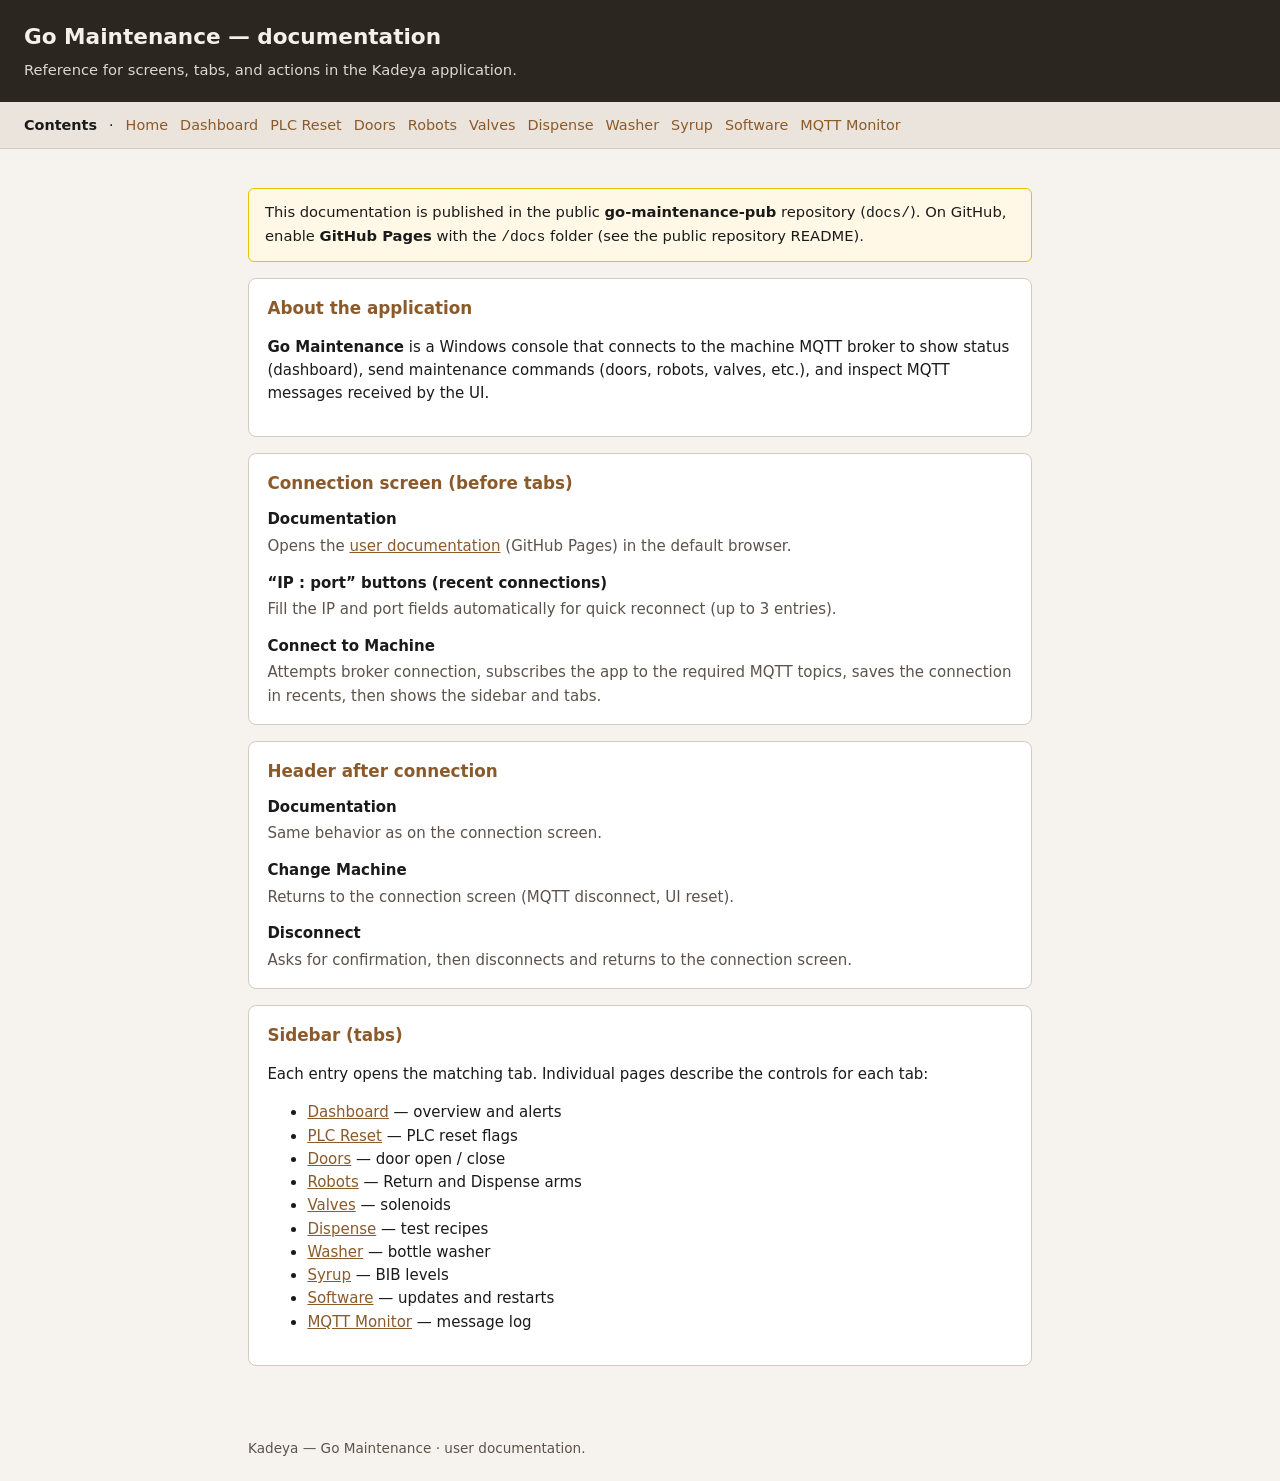
==== docs/index.html @ 6a23bdb4 "docs: describe Documentation link instead of Check for updates Co-authored-by: Cursor <cursoragent@c" ====
<!DOCTYPE html>
<html lang="en">
<head>
  <meta charset="utf-8">
  <meta name="viewport" content="width=device-width, initial-scale=1">
  <title>Documentation — Go Maintenance</title>
  <link rel="stylesheet" href="style.css">
</head>
<body>
  <header class="doc-header">
    <h1>Go Maintenance — documentation</h1>
    <p>Reference for screens, tabs, and actions in the Kadeya application.</p>
  </header>
  <nav class="doc-nav" aria-label="Documentation navigation">
    <strong>Contents</strong>
    <span aria-hidden="true">·</span>
    <a href="index.html">Home</a>
    <a href="dashboard.html">Dashboard</a>
    <a href="plc-reset.html">PLC Reset</a>
    <a href="doors.html">Doors</a>
    <a href="robots.html">Robots</a>
    <a href="valves.html">Valves</a>
    <a href="dispense.html">Dispense</a>
    <a href="washer.html">Washer</a>
    <a href="syrup.html">Syrup</a>
    <a href="software.html">Software</a>
    <a href="mqtt-monitor.html">MQTT Monitor</a>
  </nav>
  <main>
    <p class="note">
      This documentation is published in the public <strong>go-maintenance-pub</strong> repository (<code>docs/</code>). On GitHub, enable <strong>GitHub Pages</strong> with the <code>/docs</code> folder (see the public repository README).
    </p>
    <section>
      <h2>About the application</h2>
      <p>
        <strong>Go Maintenance</strong> is a Windows console that connects to the machine MQTT broker to show status (dashboard), send maintenance commands (doors, robots, valves, etc.), and inspect MQTT messages received by the UI.
      </p>
    </section>
    <section>
      <h2>Connection screen (before tabs)</h2>
      <dl class="button-list">
        <dt>Documentation</dt>
        <dd>Opens the <a href="https://kadeyaorg.github.io/go-maintenance-pub/">user documentation</a> (GitHub Pages) in the default browser.</dd>
        <dt>“IP : port” buttons (recent connections)</dt>
        <dd>Fill the IP and port fields automatically for quick reconnect (up to 3 entries).</dd>
        <dt>Connect to Machine</dt>
        <dd>Attempts broker connection, subscribes the app to the required MQTT topics, saves the connection in recents, then shows the sidebar and tabs.</dd>
      </dl>
    </section>
    <section>
      <h2>Header after connection</h2>
      <dl class="button-list">
        <dt>Documentation</dt>
        <dd>Same behavior as on the connection screen.</dd>
        <dt>Change Machine</dt>
        <dd>Returns to the connection screen (MQTT disconnect, UI reset).</dd>
        <dt>Disconnect</dt>
        <dd>Asks for confirmation, then disconnects and returns to the connection screen.</dd>
      </dl>
    </section>
    <section>
      <h2>Sidebar (tabs)</h2>
      <p>Each entry opens the matching tab. Individual pages describe the controls for each tab:</p>
      <ul>
        <li><a href="dashboard.html">Dashboard</a> — overview and alerts</li>
        <li><a href="plc-reset.html">PLC Reset</a> — PLC reset flags</li>
        <li><a href="doors.html">Doors</a> — door open / close</li>
        <li><a href="robots.html">Robots</a> — Return and Dispense arms</li>
        <li><a href="valves.html">Valves</a> — solenoids</li>
        <li><a href="dispense.html">Dispense</a> — test recipes</li>
        <li><a href="washer.html">Washer</a> — bottle washer</li>
        <li><a href="syrup.html">Syrup</a> — BIB levels</li>
        <li><a href="software.html">Software</a> — updates and restarts</li>
        <li><a href="mqtt-monitor.html">MQTT Monitor</a> — message log</li>
      </ul>
    </section>
  </main>
  <footer class="doc-footer">Kadeya — Go Maintenance · user documentation.</footer>
</body>
</html>
---- docs/style.css ----
:root {
  --bg: #f6f3ef;
  --card: #fff;
  --text: #1a1a1a;
  --muted: #5c534a;
  --border: #d4cbc0;
  --accent: #8b5a2b;
  --warn-bg: #fff8e6;
  --warn-border: #e6c200;
}

* {
  box-sizing: border-box;
}

body {
  margin: 0;
  font-family: system-ui, -apple-system, "Segoe UI", Roboto, Ubuntu, sans-serif;
  font-size: 15px;
  line-height: 1.55;
  color: var(--text);
  background: var(--bg);
}

a {
  color: var(--accent);
}

header.doc-header {
  background: #2c2620;
  color: #f5f0e8;
  padding: 1.25rem 1.5rem;
}

header.doc-header h1 {
  margin: 0 0 0.35rem;
  font-size: 1.35rem;
  font-weight: 650;
}

header.doc-header p {
  margin: 0;
  font-size: 0.92rem;
  opacity: 0.88;
}

nav.doc-nav {
  display: flex;
  flex-wrap: wrap;
  gap: 0.35rem 0.75rem;
  padding: 0.75rem 1.5rem;
  background: #eae4dc;
  border-bottom: 1px solid var(--border);
  font-size: 0.9rem;
}

nav.doc-nav a {
  text-decoration: none;
}

nav.doc-nav a:hover {
  text-decoration: underline;
}

main {
  max-width: 52rem;
  margin: 0 auto;
  padding: 1.5rem;
}

section {
  background: var(--card);
  border: 1px solid var(--border);
  border-radius: 8px;
  padding: 1rem 1.15rem;
  margin-bottom: 1rem;
}

section h2 {
  margin: 0 0 0.75rem;
  font-size: 1.05rem;
  color: var(--accent);
}

dl.button-list {
  margin: 0;
}

dl.button-list dt {
  font-weight: 600;
  margin-top: 0.85rem;
}

dl.button-list dt:first-child {
  margin-top: 0;
}

dl.button-list dd {
  margin: 0.2rem 0 0 0;
  color: var(--muted);
}

.note {
  background: var(--warn-bg);
  border: 1px solid var(--warn-border);
  border-radius: 6px;
  padding: 0.75rem 1rem;
  font-size: 0.92rem;
  margin-bottom: 1rem;
}

footer.doc-footer {
  max-width: 52rem;
  margin: 2rem auto 1.5rem;
  padding: 0 1.5rem;
  font-size: 0.85rem;
  color: var(--muted);
}
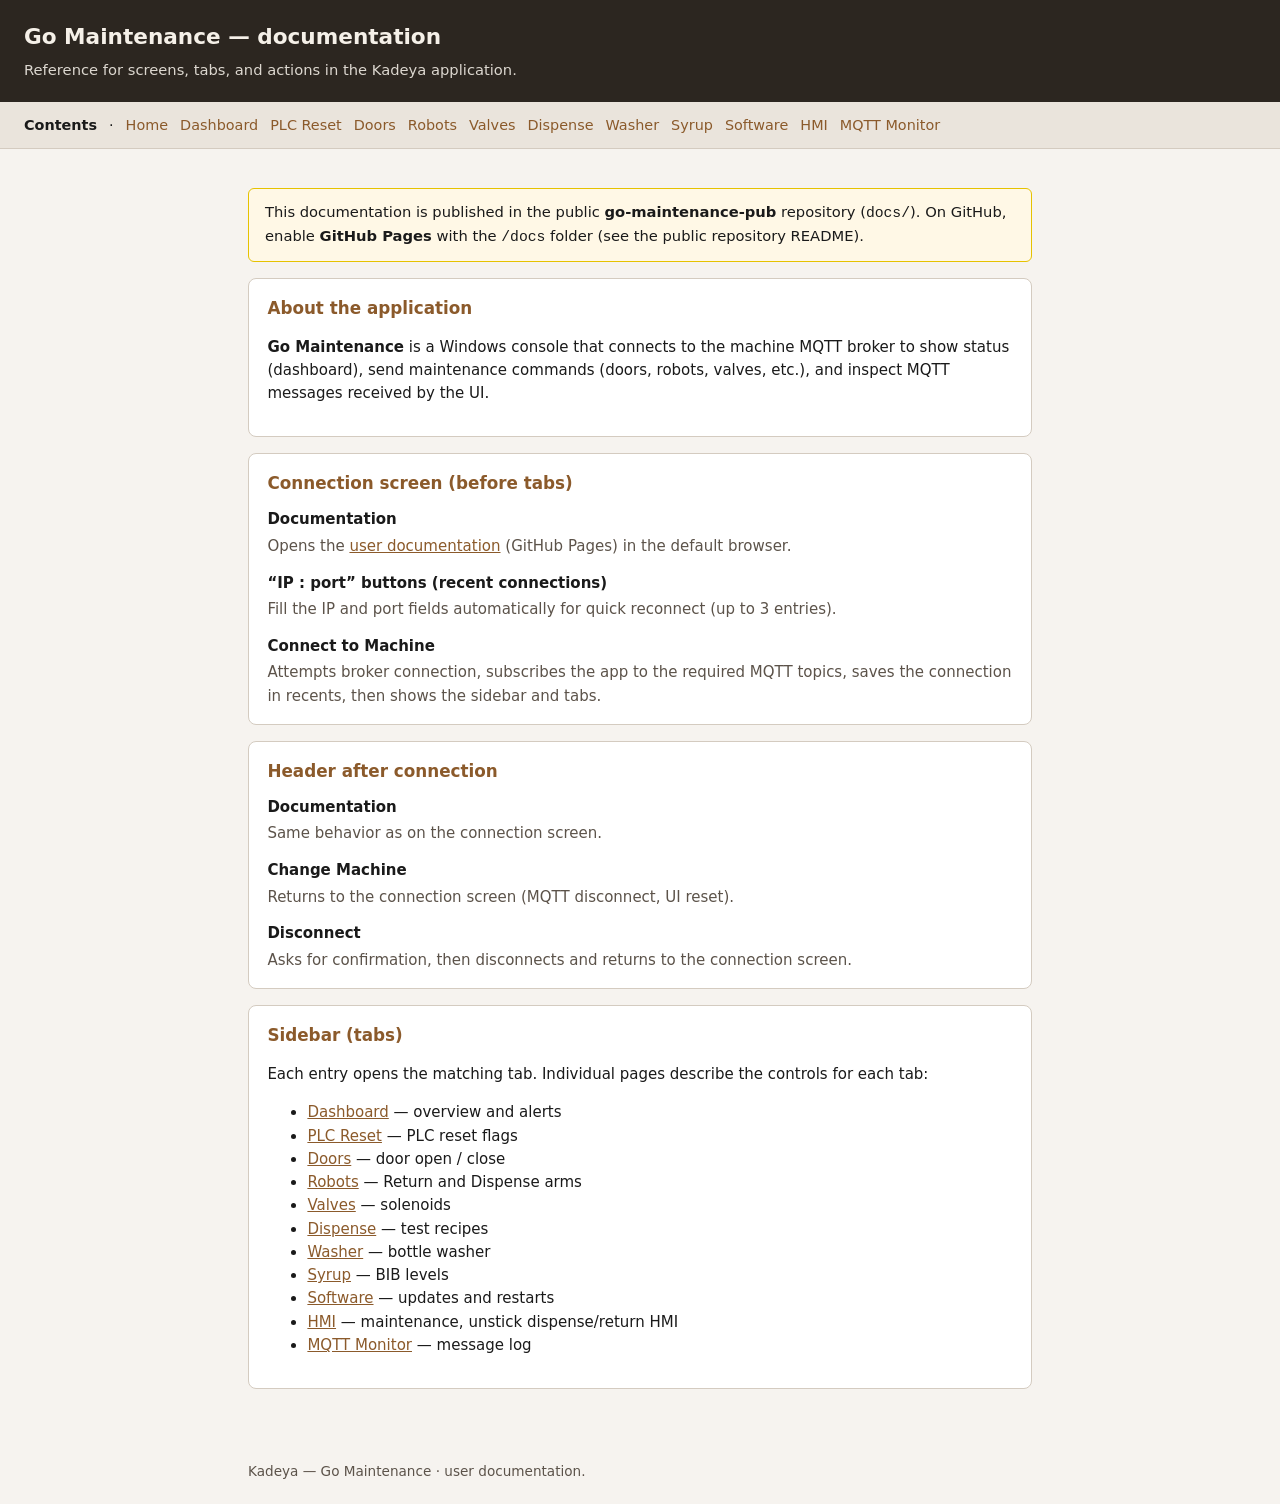
==== commit 35f03cc5: "docs: sync for release v1.0.4" ====
--- a/docs/index.html
+++ b/docs/index.html
@@ -24,6 +24,7 @@
     <a href="washer.html">Washer</a>
     <a href="syrup.html">Syrup</a>
     <a href="software.html">Software</a>
+    <a href="hmi.html">HMI</a>
     <a href="mqtt-monitor.html">MQTT Monitor</a>
   </nav>
   <main>
@@ -71,6 +72,7 @@
         <li><a href="washer.html">Washer</a> — bottle washer</li>
         <li><a href="syrup.html">Syrup</a> — BIB levels</li>
         <li><a href="software.html">Software</a> — updates and restarts</li>
+        <li><a href="hmi.html">HMI</a> — maintenance, unstick dispense/return HMI</li>
         <li><a href="mqtt-monitor.html">MQTT Monitor</a> — message log</li>
       </ul>
     </section>
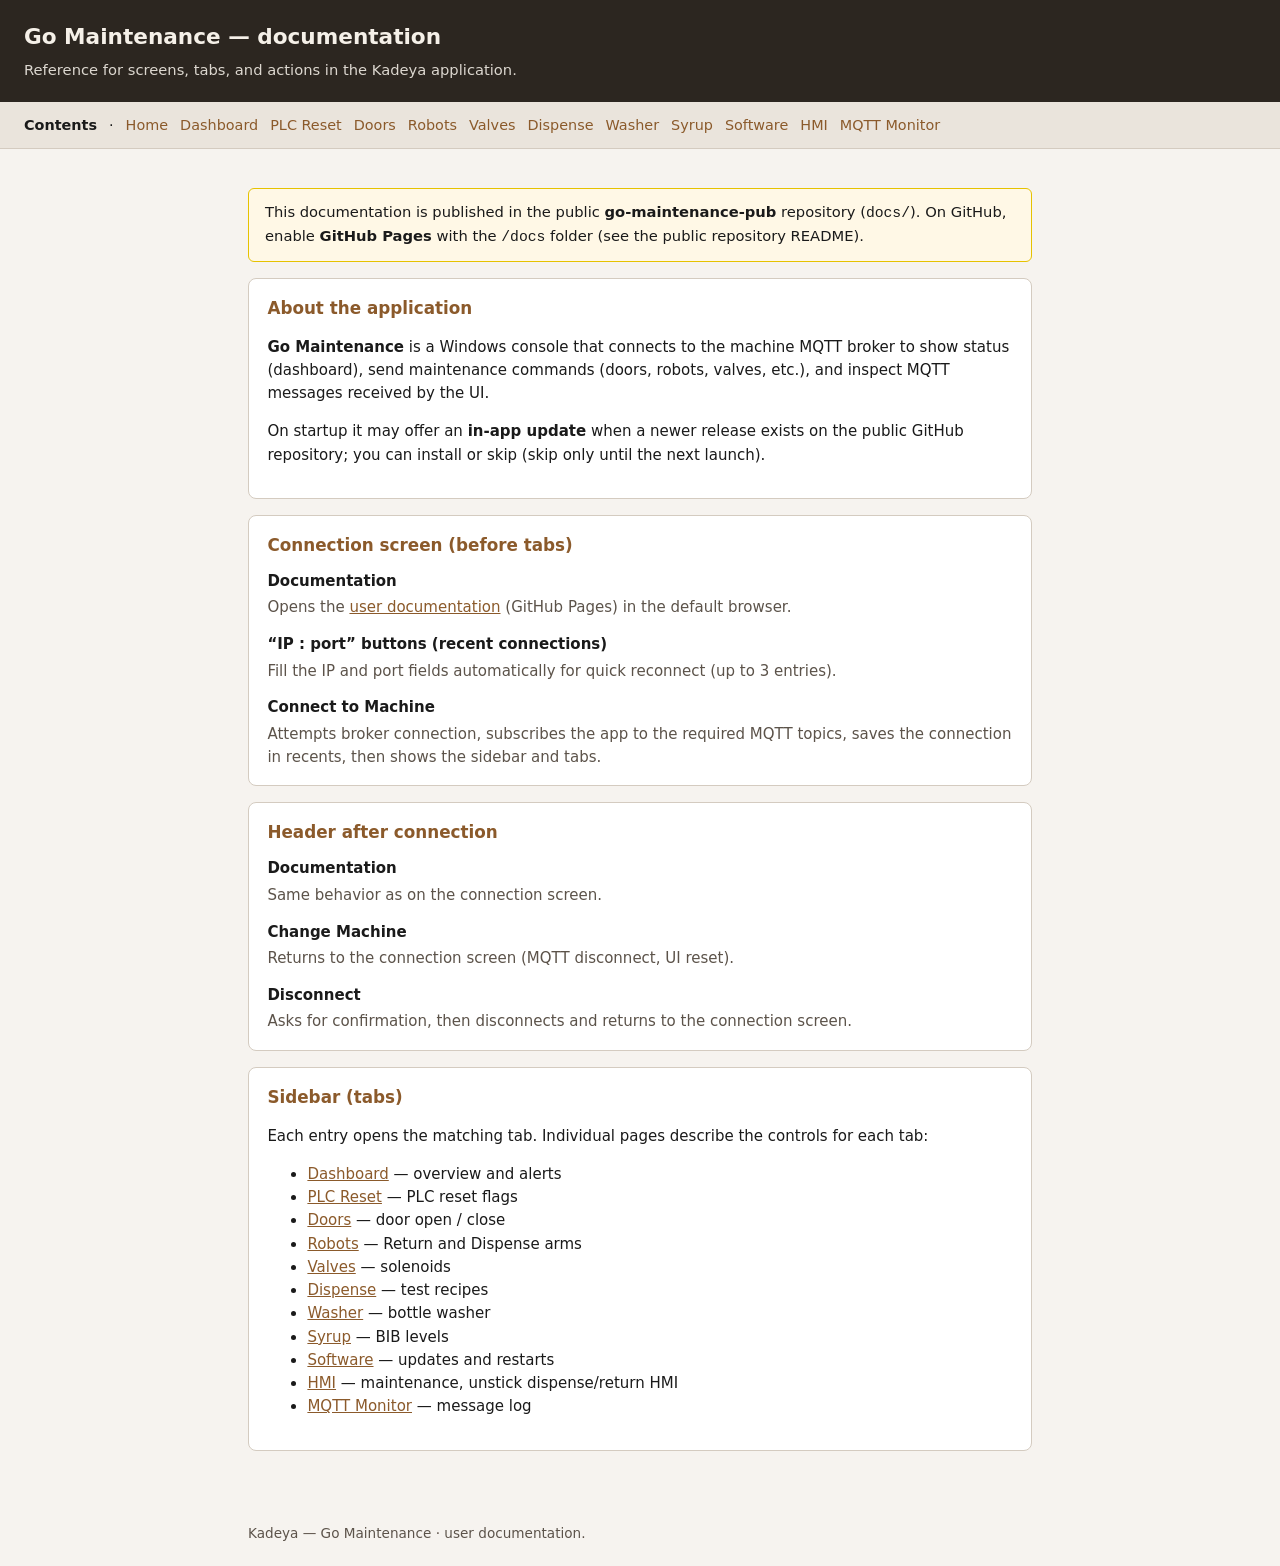
==== commit 25ed957c: "docs: sync for release v1.0.5" ====
--- a/docs/index.html
+++ b/docs/index.html
@@ -35,6 +35,9 @@
       <h2>About the application</h2>
       <p>
         <strong>Go Maintenance</strong> is a Windows console that connects to the machine MQTT broker to show status (dashboard), send maintenance commands (doors, robots, valves, etc.), and inspect MQTT messages received by the UI.
+      </p>
+      <p>
+        On startup it may offer an <strong>in-app update</strong> when a newer release exists on the public GitHub repository; you can install or skip (skip only until the next launch).
       </p>
     </section>
     <section>
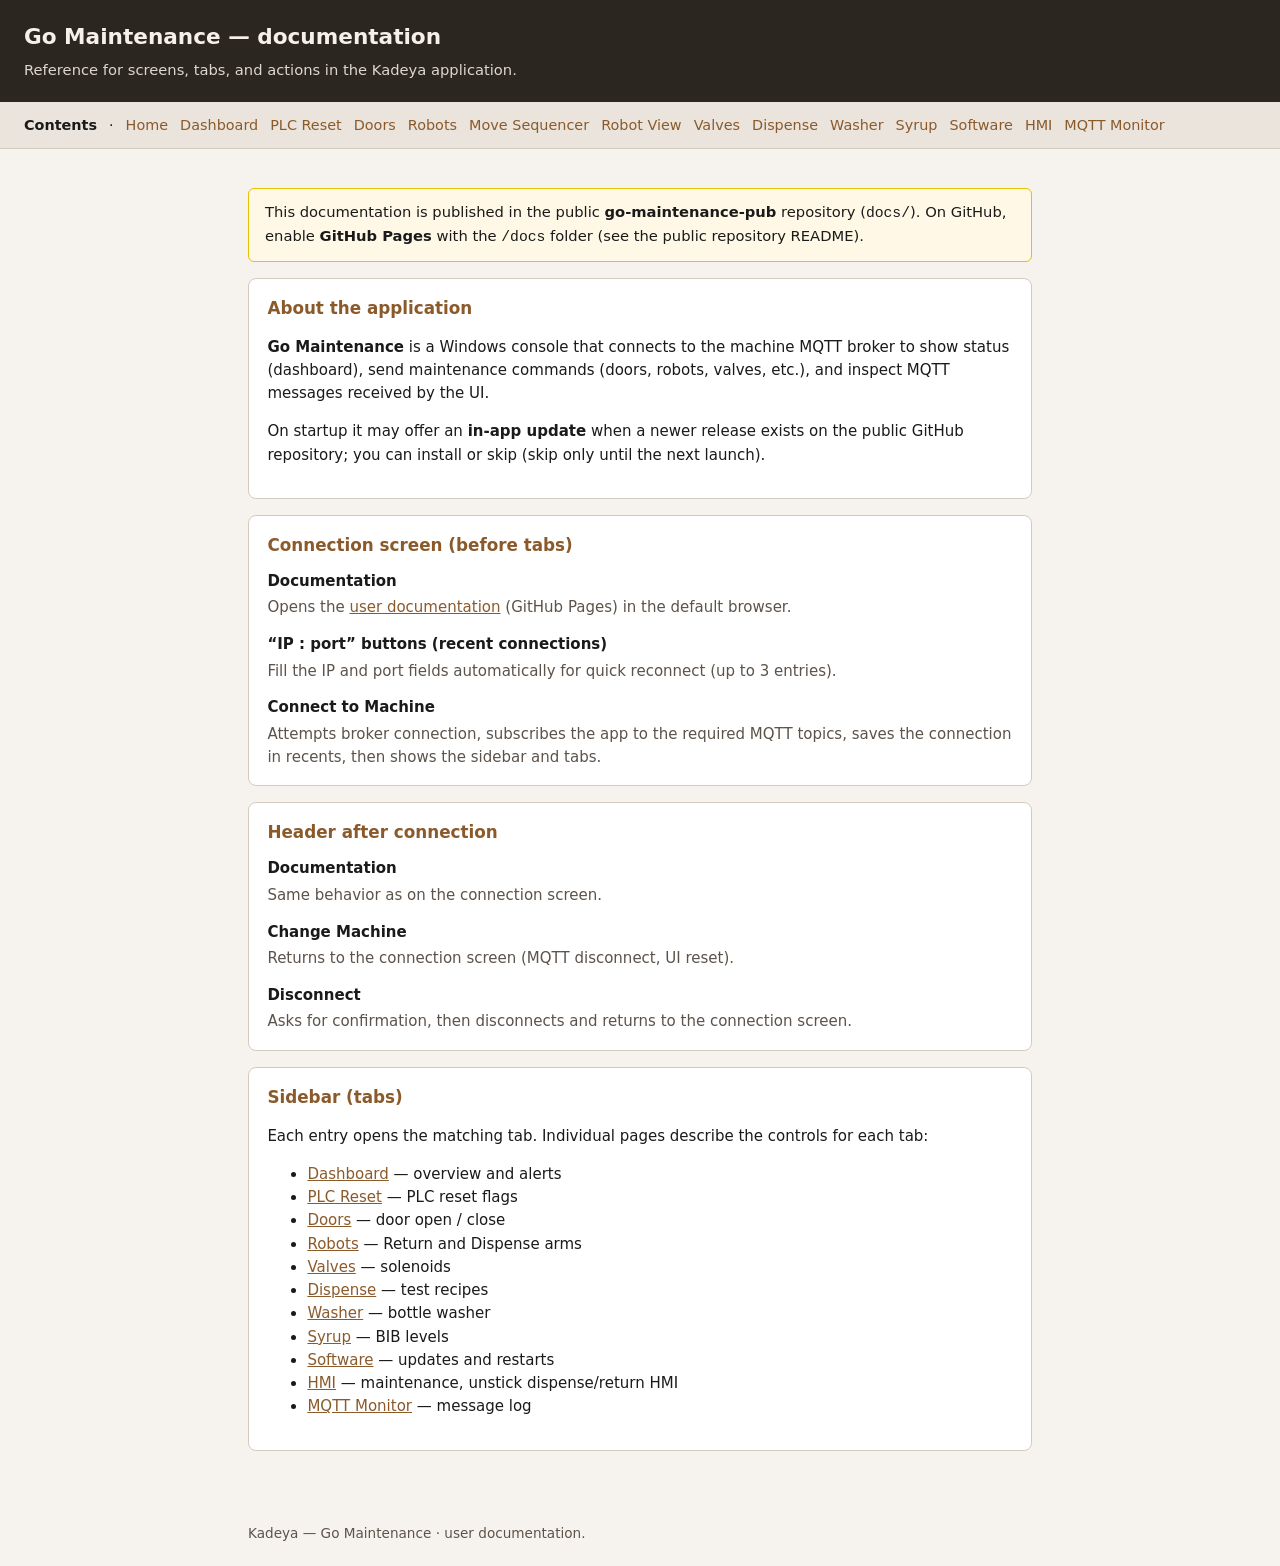
==== commit d3bf2b18: "docs: sync for release v1.0.12" ====
--- a/docs/index.html
+++ b/docs/index.html
@@ -19,6 +19,8 @@
     <a href="plc-reset.html">PLC Reset</a>
     <a href="doors.html">Doors</a>
     <a href="robots.html">Robots</a>
+    <a href="robot-sequencer.html">Move Sequencer</a>
+    <a href="robot-view.html">Robot View</a>
     <a href="valves.html">Valves</a>
     <a href="dispense.html">Dispense</a>
     <a href="washer.html">Washer</a>
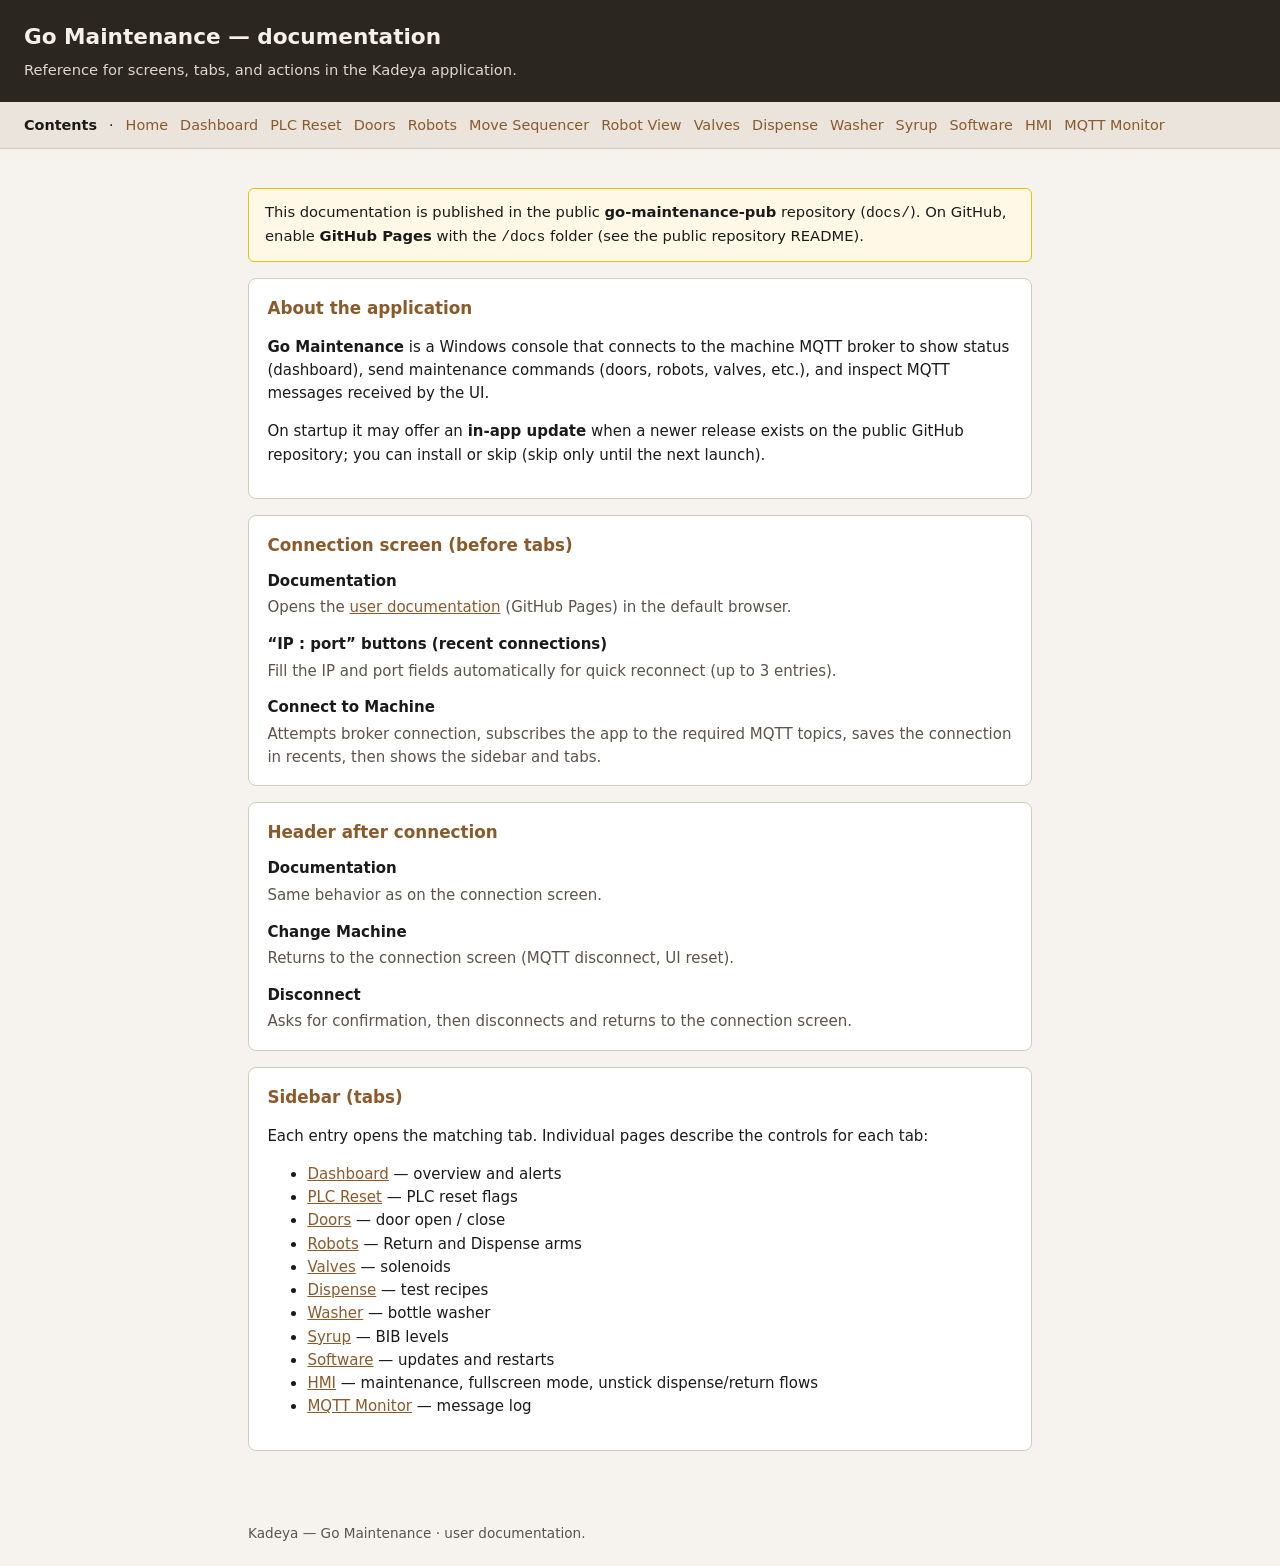
==== commit 0a7a27ef: "docs: sync for release v1.0.13" ====
--- a/docs/index.html
+++ b/docs/index.html
@@ -77,7 +77,7 @@
         <li><a href="washer.html">Washer</a> — bottle washer</li>
         <li><a href="syrup.html">Syrup</a> — BIB levels</li>
         <li><a href="software.html">Software</a> — updates and restarts</li>
-        <li><a href="hmi.html">HMI</a> — maintenance, unstick dispense/return HMI</li>
+        <li><a href="hmi.html">HMI</a> — maintenance, fullscreen mode, unstick dispense/return flows</li>
         <li><a href="mqtt-monitor.html">MQTT Monitor</a> — message log</li>
       </ul>
     </section>
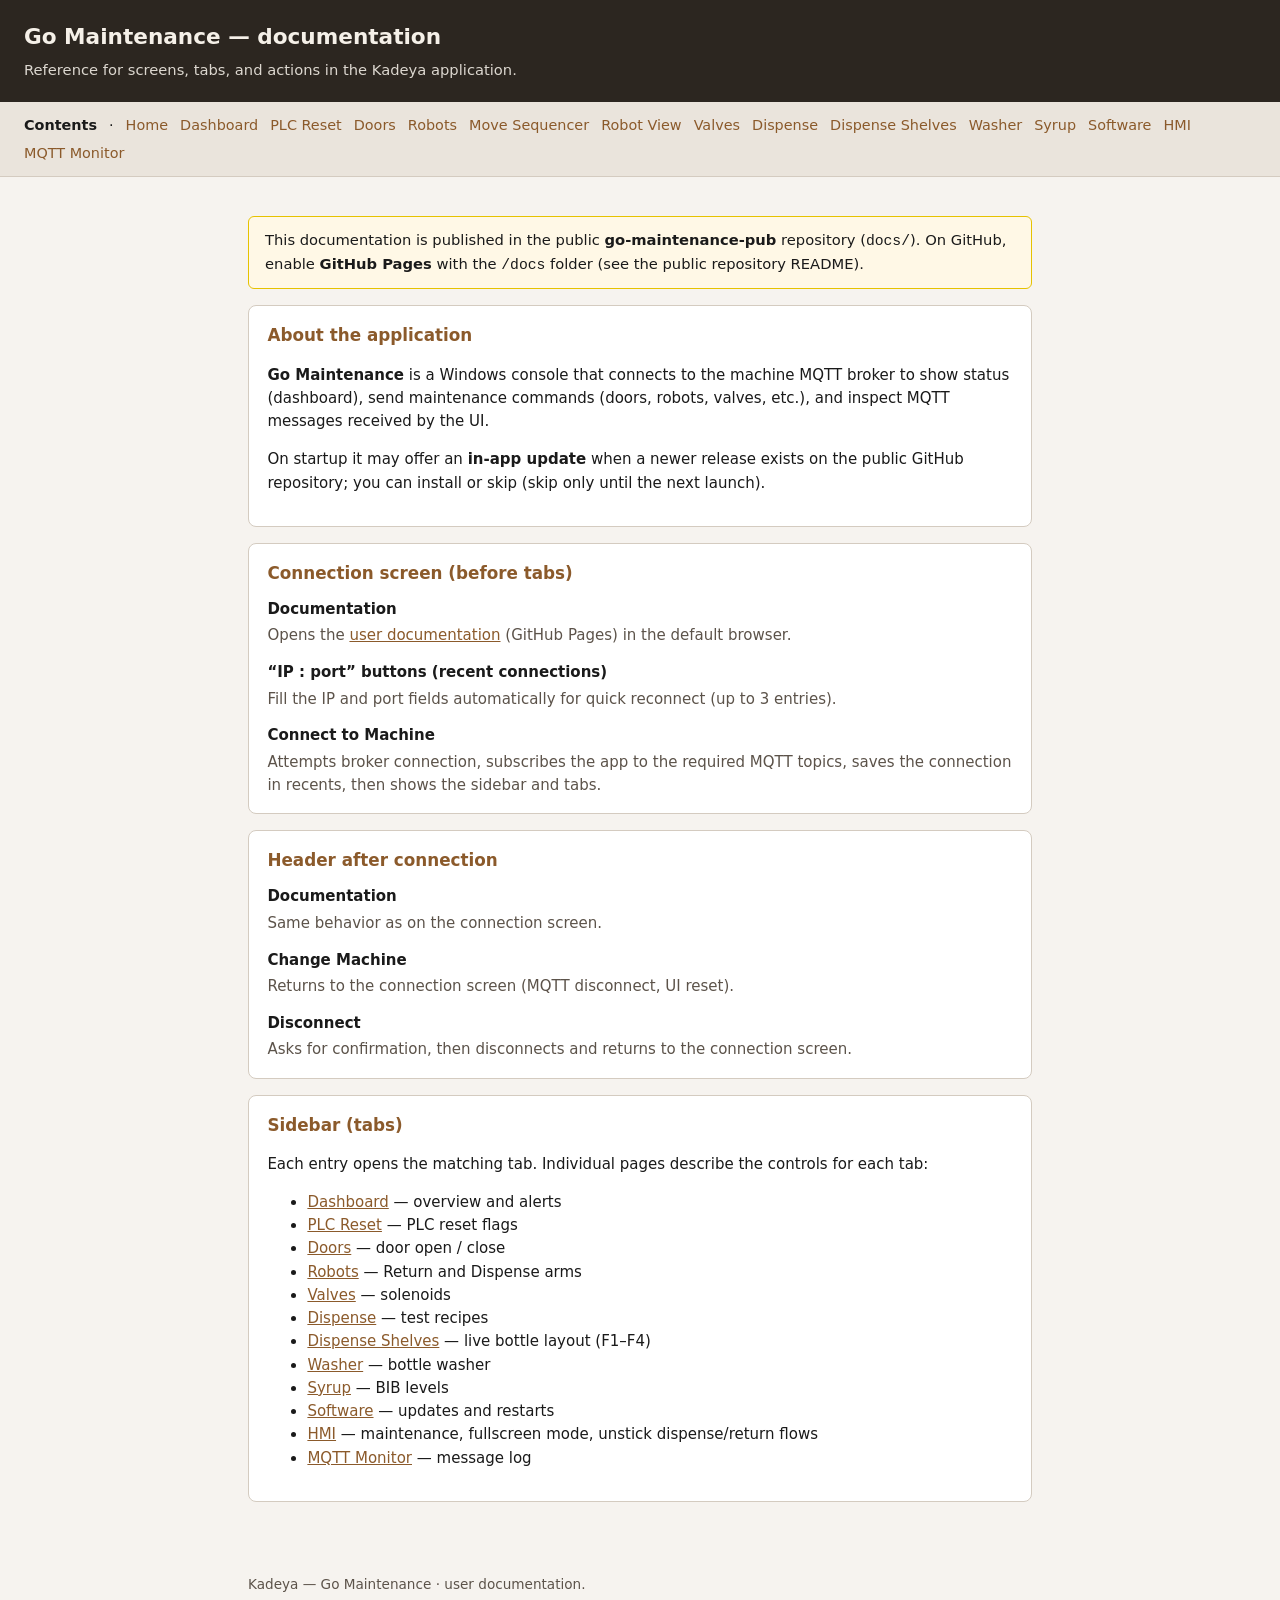
==== commit a1854241: "docs: sync for release v1.0.14" ====
--- a/docs/index.html
+++ b/docs/index.html
@@ -23,6 +23,7 @@
     <a href="robot-view.html">Robot View</a>
     <a href="valves.html">Valves</a>
     <a href="dispense.html">Dispense</a>
+    <a href="dispense-shelves.html">Dispense Shelves</a>
     <a href="washer.html">Washer</a>
     <a href="syrup.html">Syrup</a>
     <a href="software.html">Software</a>
@@ -74,6 +75,7 @@
         <li><a href="robots.html">Robots</a> — Return and Dispense arms</li>
         <li><a href="valves.html">Valves</a> — solenoids</li>
         <li><a href="dispense.html">Dispense</a> — test recipes</li>
+        <li><a href="dispense-shelves.html">Dispense Shelves</a> — live bottle layout (F1–F4)</li>
         <li><a href="washer.html">Washer</a> — bottle washer</li>
         <li><a href="syrup.html">Syrup</a> — BIB levels</li>
         <li><a href="software.html">Software</a> — updates and restarts</li>
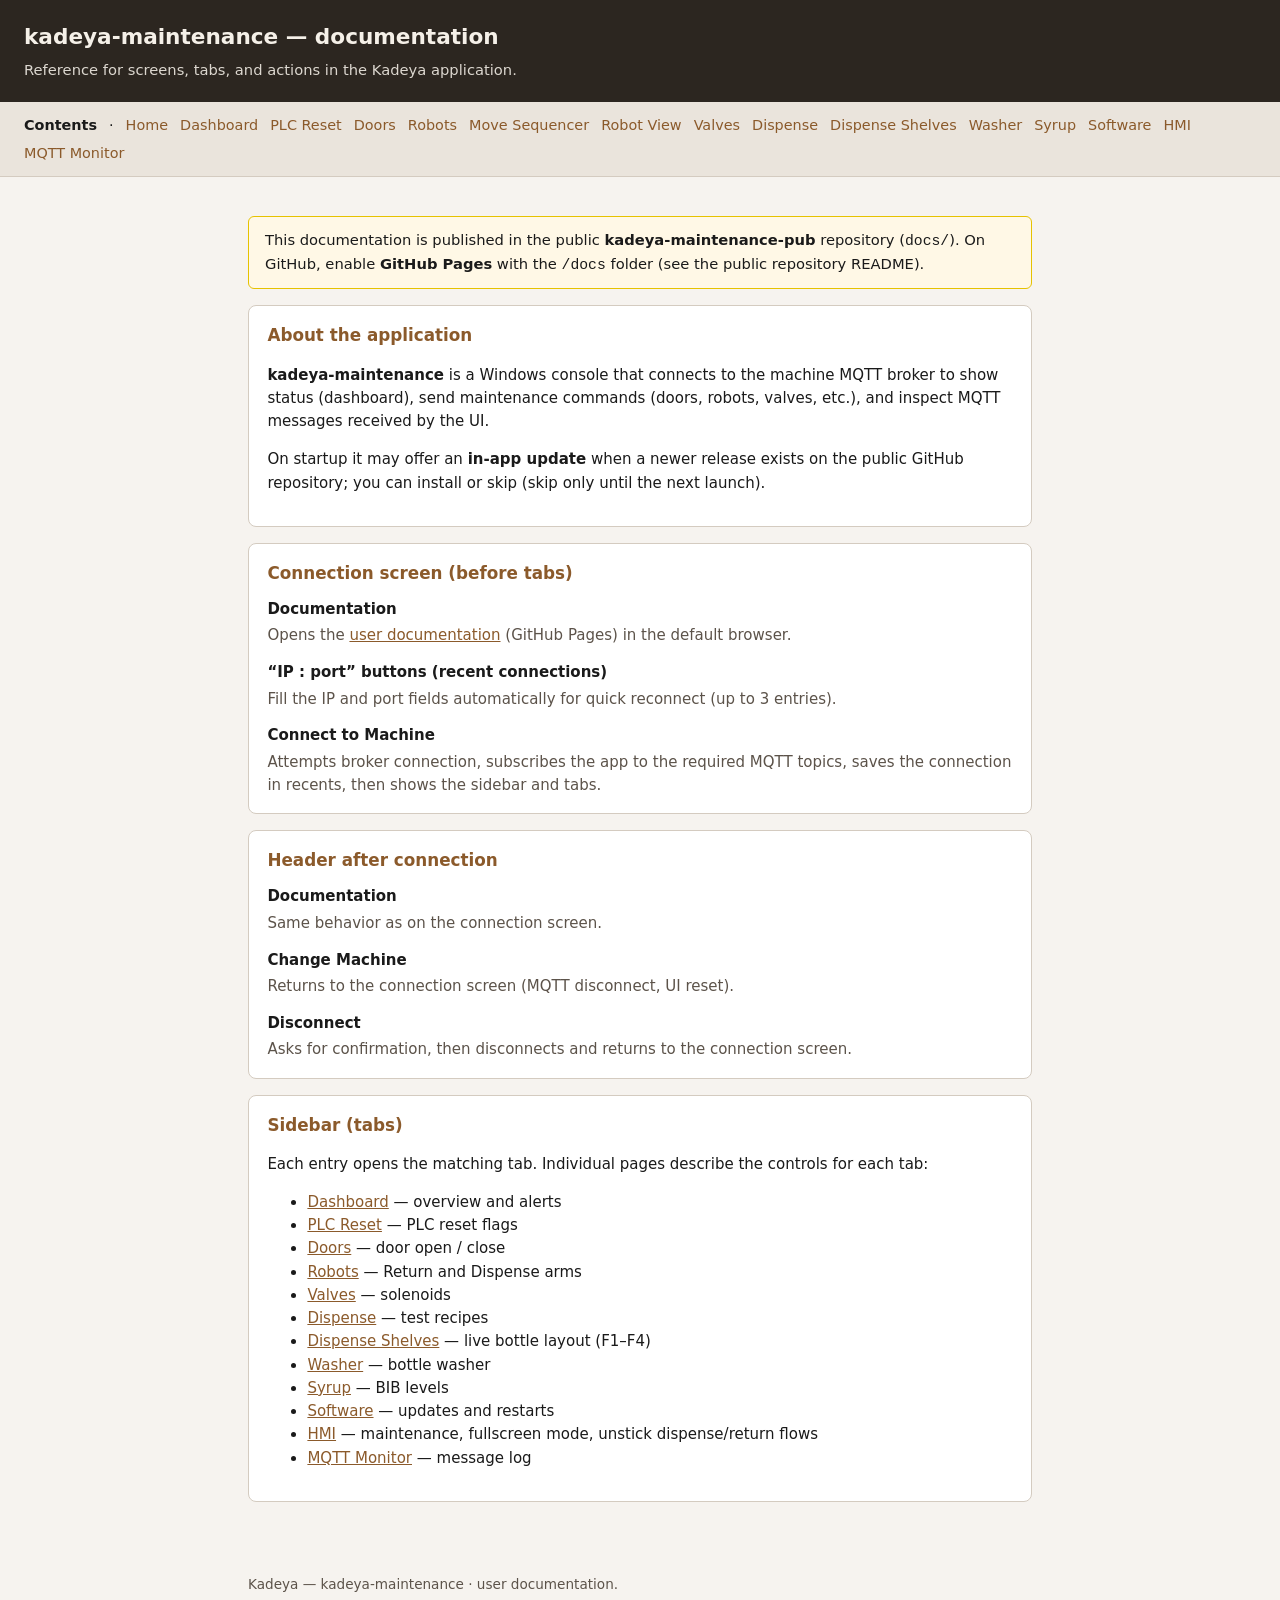
==== commit 5cfa7ea8: "docs: rename go-maintenance to kadeya-maintenance Update README and HTML documentation to use the ne" ====
--- a/docs/index.html
+++ b/docs/index.html
@@ -3,12 +3,12 @@
 <head>
   <meta charset="utf-8">
   <meta name="viewport" content="width=device-width, initial-scale=1">
-  <title>Documentation — Go Maintenance</title>
+  <title>Documentation — kadeya-maintenance</title>
   <link rel="stylesheet" href="style.css">
 </head>
 <body>
   <header class="doc-header">
-    <h1>Go Maintenance — documentation</h1>
+    <h1>kadeya-maintenance — documentation</h1>
     <p>Reference for screens, tabs, and actions in the Kadeya application.</p>
   </header>
   <nav class="doc-nav" aria-label="Documentation navigation">
@@ -32,12 +32,12 @@
   </nav>
   <main>
     <p class="note">
-      This documentation is published in the public <strong>go-maintenance-pub</strong> repository (<code>docs/</code>). On GitHub, enable <strong>GitHub Pages</strong> with the <code>/docs</code> folder (see the public repository README).
+      This documentation is published in the public <strong>kadeya-maintenance-pub</strong> repository (<code>docs/</code>). On GitHub, enable <strong>GitHub Pages</strong> with the <code>/docs</code> folder (see the public repository README).
     </p>
     <section>
       <h2>About the application</h2>
       <p>
-        <strong>Go Maintenance</strong> is a Windows console that connects to the machine MQTT broker to show status (dashboard), send maintenance commands (doors, robots, valves, etc.), and inspect MQTT messages received by the UI.
+        <strong>kadeya-maintenance</strong> is a Windows console that connects to the machine MQTT broker to show status (dashboard), send maintenance commands (doors, robots, valves, etc.), and inspect MQTT messages received by the UI.
       </p>
       <p>
         On startup it may offer an <strong>in-app update</strong> when a newer release exists on the public GitHub repository; you can install or skip (skip only until the next launch).
@@ -47,7 +47,7 @@
       <h2>Connection screen (before tabs)</h2>
       <dl class="button-list">
         <dt>Documentation</dt>
-        <dd>Opens the <a href="https://kadeyaorg.github.io/go-maintenance-pub/">user documentation</a> (GitHub Pages) in the default browser.</dd>
+        <dd>Opens the <a href="https://kadeyaorg.github.io/kadeya-maintenance-pub/">user documentation</a> (GitHub Pages) in the default browser.</dd>
         <dt>“IP : port” buttons (recent connections)</dt>
         <dd>Fill the IP and port fields automatically for quick reconnect (up to 3 entries).</dd>
         <dt>Connect to Machine</dt>
@@ -84,6 +84,6 @@
       </ul>
     </section>
   </main>
-  <footer class="doc-footer">Kadeya — Go Maintenance · user documentation.</footer>
+  <footer class="doc-footer">Kadeya — kadeya-maintenance · user documentation.</footer>
 </body>
 </html>
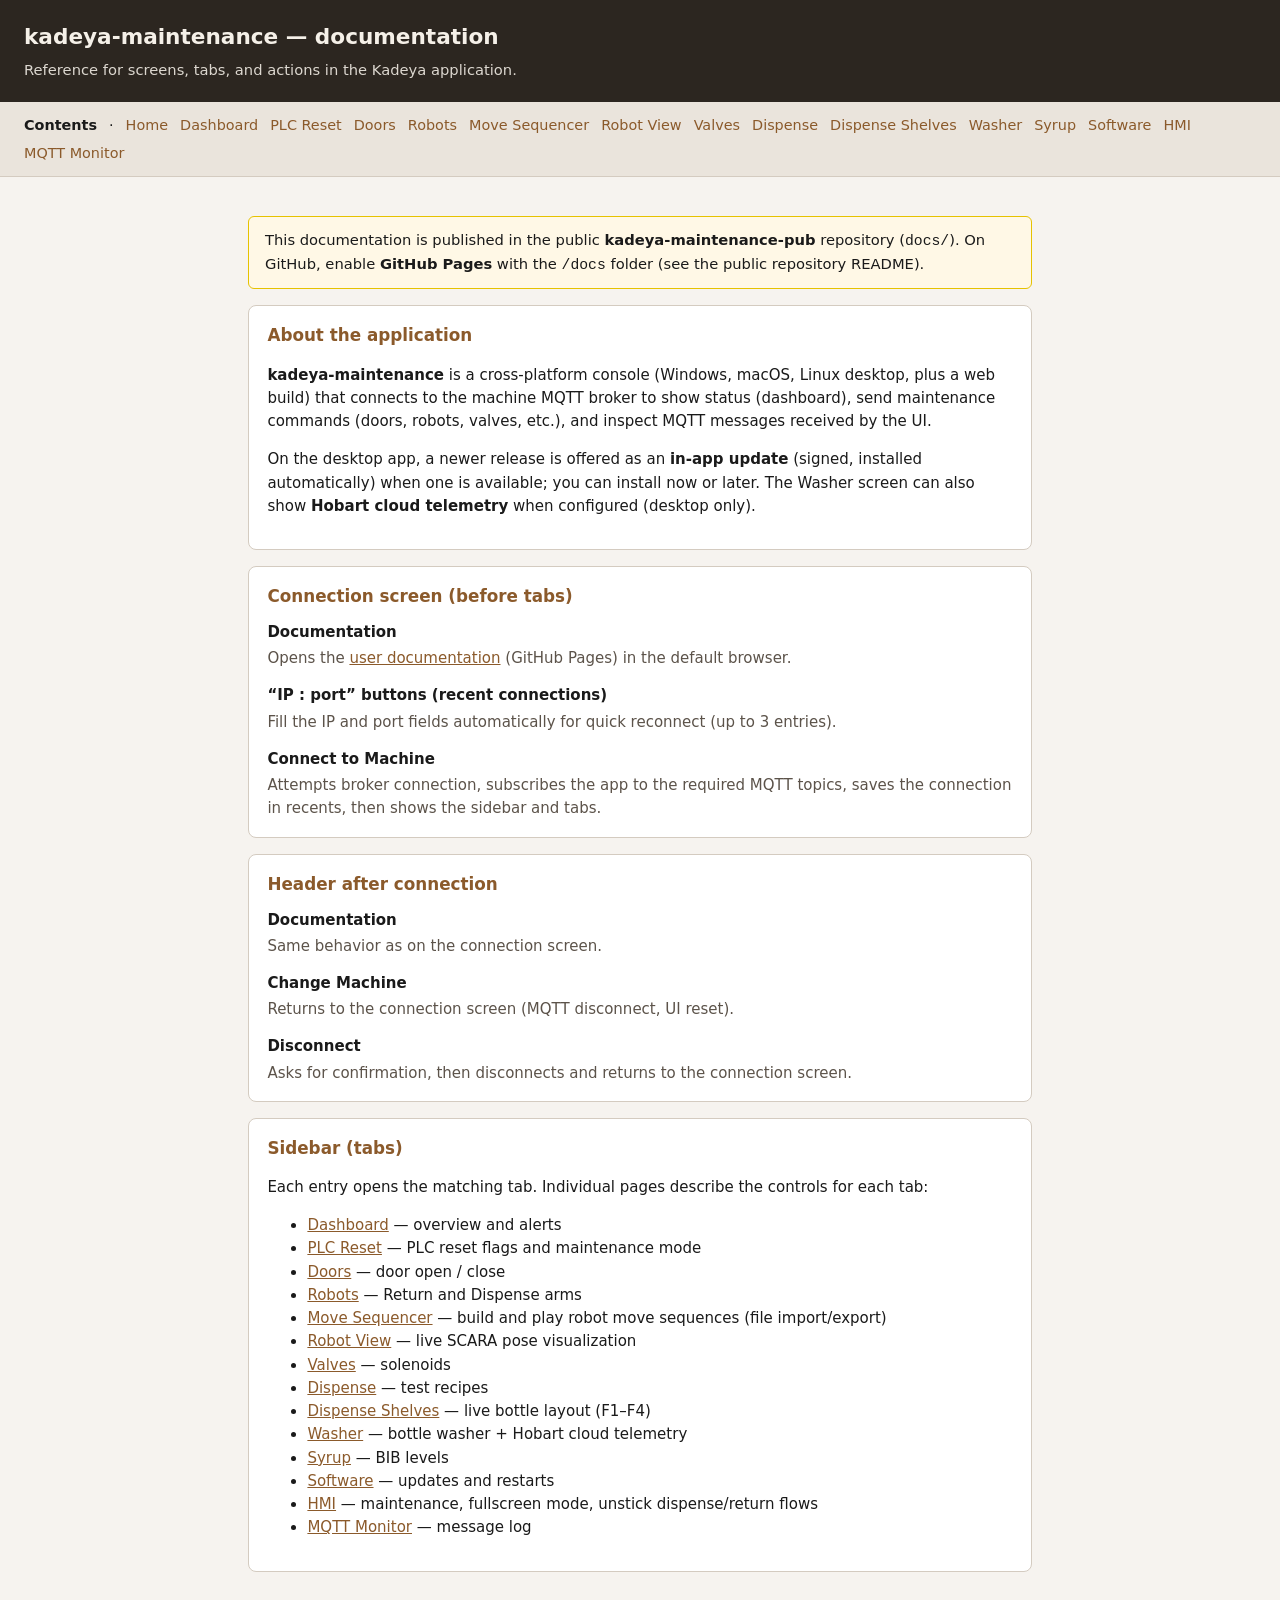
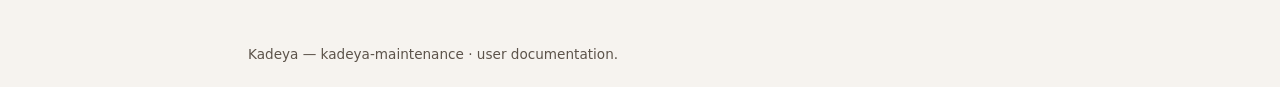
==== commit ca29627d: "docs: update for v2 Tauri app and current UI behavior Refresh README and HTML guides for cross-platf" ====
--- a/docs/index.html
+++ b/docs/index.html
@@ -37,10 +37,10 @@
     <section>
       <h2>About the application</h2>
       <p>
-        <strong>kadeya-maintenance</strong> is a Windows console that connects to the machine MQTT broker to show status (dashboard), send maintenance commands (doors, robots, valves, etc.), and inspect MQTT messages received by the UI.
+        <strong>kadeya-maintenance</strong> is a cross-platform console (Windows, macOS, Linux desktop, plus a web build) that connects to the machine MQTT broker to show status (dashboard), send maintenance commands (doors, robots, valves, etc.), and inspect MQTT messages received by the UI.
       </p>
       <p>
-        On startup it may offer an <strong>in-app update</strong> when a newer release exists on the public GitHub repository; you can install or skip (skip only until the next launch).
+        On the desktop app, a newer release is offered as an <strong>in-app update</strong> (signed, installed automatically) when one is available; you can install now or later. The Washer screen can also show <strong>Hobart cloud telemetry</strong> when configured (desktop only).
       </p>
     </section>
     <section>
@@ -70,13 +70,15 @@
       <p>Each entry opens the matching tab. Individual pages describe the controls for each tab:</p>
       <ul>
         <li><a href="dashboard.html">Dashboard</a> — overview and alerts</li>
-        <li><a href="plc-reset.html">PLC Reset</a> — PLC reset flags</li>
+        <li><a href="plc-reset.html">PLC Reset</a> — PLC reset flags and maintenance mode</li>
         <li><a href="doors.html">Doors</a> — door open / close</li>
         <li><a href="robots.html">Robots</a> — Return and Dispense arms</li>
+        <li><a href="robot-sequencer.html">Move Sequencer</a> — build and play robot move sequences (file import/export)</li>
+        <li><a href="robot-view.html">Robot View</a> — live SCARA pose visualization</li>
         <li><a href="valves.html">Valves</a> — solenoids</li>
         <li><a href="dispense.html">Dispense</a> — test recipes</li>
         <li><a href="dispense-shelves.html">Dispense Shelves</a> — live bottle layout (F1–F4)</li>
-        <li><a href="washer.html">Washer</a> — bottle washer</li>
+        <li><a href="washer.html">Washer</a> — bottle washer + Hobart cloud telemetry</li>
         <li><a href="syrup.html">Syrup</a> — BIB levels</li>
         <li><a href="software.html">Software</a> — updates and restarts</li>
         <li><a href="hmi.html">HMI</a> — maintenance, fullscreen mode, unstick dispense/return flows</li>
